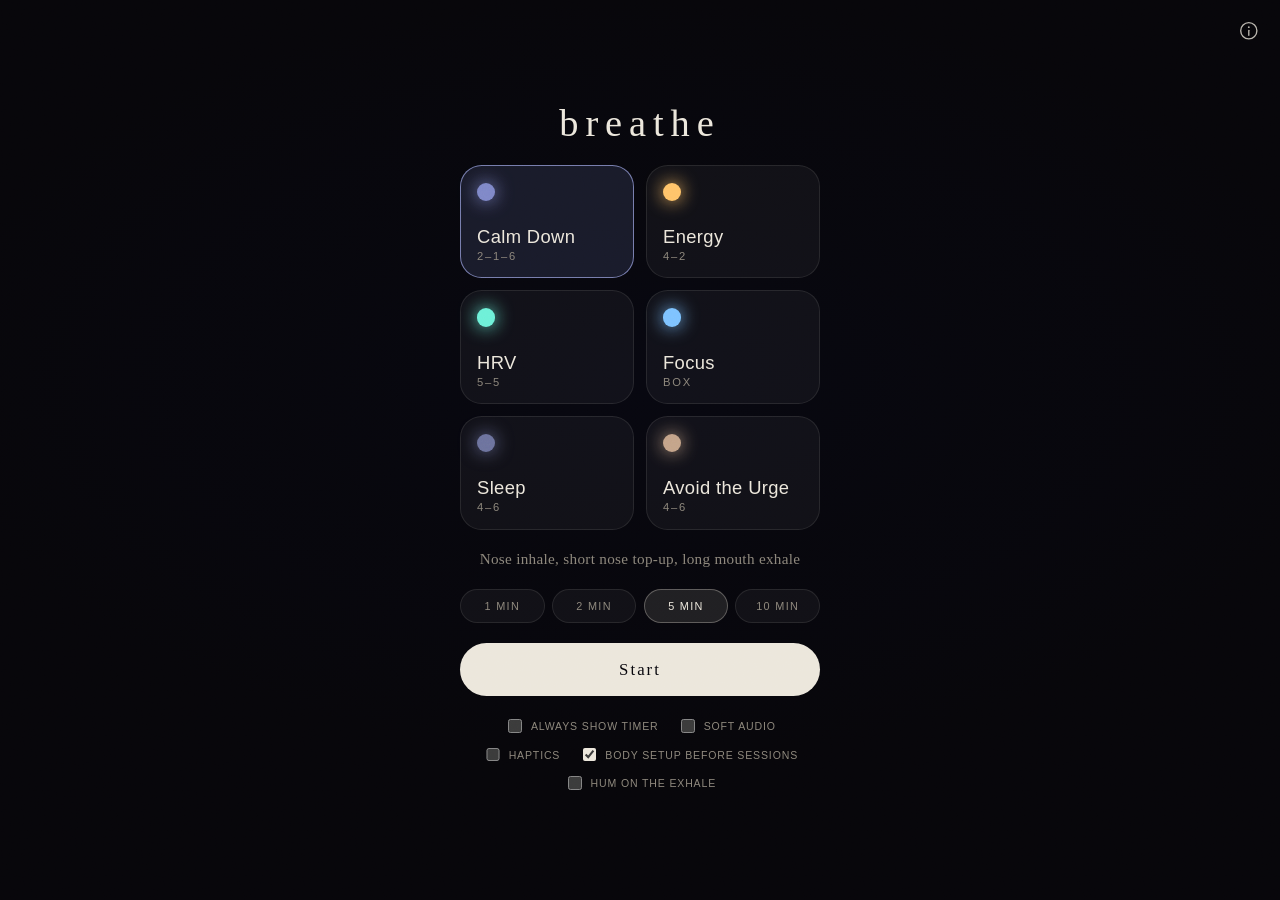
==== index.html @ 618dca9f "chore: set support email and drop home tagline" ====
<!DOCTYPE html>
<html lang="en">
  <head>
    <meta charset="UTF-8" />
    <meta name="viewport" content="width=device-width, initial-scale=1, viewport-fit=cover" />
    <meta name="color-scheme" content="dark" />
    <meta name="theme-color" content="#0e0d0b" />
    <meta name="mobile-web-app-capable" content="yes" />
    <meta name="apple-mobile-web-app-capable" content="yes" />
    <meta name="apple-mobile-web-app-status-bar-style" content="black-translucent" />
    <meta name="apple-mobile-web-app-title" content="Breathe" />
    <title>Breathe</title>
    <link rel="icon" href="favicon.svg" type="image/svg+xml" />
    <link rel="apple-touch-icon" href="icon-180.png" sizes="180x180" />
    <link rel="manifest" href="manifest.webmanifest" />
    <link rel="stylesheet" href="styles.css" />
  </head>
  <body>
    <div class="grain" aria-hidden="true"></div>
    <div class="atmosphere" id="atmosphere" aria-hidden="true"></div>

    <main id="home" class="screen home">
      <header class="brand">
        <h1>breathe</h1>
        <p class="whisper" id="whisper" hidden></p>
      </header>

      <button type="button" class="info-link" id="about-open" aria-label="About">
        <svg viewBox="0 0 24 24" aria-hidden="true" focusable="false">
          <circle cx="12" cy="12" r="9" fill="none" stroke="currentColor" stroke-width="1.5"></circle>
          <circle cx="12" cy="8" r="1" fill="currentColor"></circle>
          <path d="M12 11.5 V17" stroke="currentColor" stroke-width="1.5" stroke-linecap="round"></path>
        </svg>
      </button>

      <div
        class="patterns"
        id="patterns"
        role="listbox"
        aria-label="Breathing patterns"
      ></div>

      <p class="technique" id="technique"></p>

      <div class="durations" id="durations" role="radiogroup" aria-label="Session length">
        <button type="button" class="duration" role="radio" data-minutes="1" aria-checked="false" aria-label="1 minute">1 min</button>
        <button type="button" class="duration" role="radio" data-minutes="2" aria-checked="false" aria-label="2 minutes">2 min</button>
        <button type="button" class="duration is-selected" role="radio" data-minutes="5" aria-checked="true" aria-label="5 minutes">5 min</button>
        <button type="button" class="duration" role="radio" data-minutes="10" aria-checked="false" aria-label="10 minutes">10 min</button>
      </div>
      <p class="duration-note" id="duration-note" hidden></p>

      <button type="button" class="start" id="start" aria-label="Start session">Start</button>

      <div class="prefs">
        <label class="pref">
          <input type="checkbox" id="pref-timer" />
          Always show timer
        </label>
        <label class="pref">
          <input type="checkbox" id="pref-audio" />
          Soft audio
        </label>
        <label class="pref">
          <input type="checkbox" id="pref-haptics" />
          <span id="pref-haptics-label">Haptics</span>
        </label>
        <label class="pref">
          <input type="checkbox" id="pref-body-setup" checked />
          Body setup before sessions
        </label>
        <label class="pref" id="pref-hum-wrap">
          <input type="checkbox" id="pref-hum" />
          Hum on the exhale
        </label>
      </div>
    </main>

    <section id="about" class="screen about is-hidden" hidden aria-labelledby="about-title">
      <div class="about-inner">
        <button type="button" class="session-btn about-close" id="about-close" aria-label="Close about">Close</button>
        <h2 id="about-title">About</h2>
        <p>
          Breathe is a quiet breathing practice you run on your own device. Six cards: Calm Down, Energy, HRV, Focus, Sleep, and Avoid the Urge. Nothing you do here is uploaded.
        </p>
        <h3>How to use it</h3>
        <p>
          Pick a card. Choose 1, 2, 5, or 10 minutes, then Start. Energy is always one minute. Avoid the Urge is about three minutes and does not use that picker. Pause, Ease, or End whenever you want. Body setup, when it is on, shows a few words before a timed session. Soft audio and haptics stay off until you turn them on. Humming is for Calm Down and Sleep.
        </p>
        <h3>Safety</h3>
        <p>
          Stop if you feel faint, dizzy, panicky, or have chest pain. Consult a doctor first if you are pregnant or you have a heart, lung, seizure, or other significant condition. This app is educational. It is not medical advice, and it is not for emergencies.
        </p>
        <p>If you drink heavily every day, talk to a doctor before stopping suddenly.</p>
        <p class="about-version">Version <span id="app-version"></span></p>
        <p class="about-links">
          <a href="privacy.html">Privacy</a>
          <a href="support.html">Support</a>
        </p>
        <p class="about-contact">
          <a href="mailto:noodleelder@gmail.com">noodleelder@gmail.com</a>
        </p>
        <button type="button" class="ghost-btn" id="reset-settings" aria-label="Reset settings">Reset settings</button>
      </div>
    </section>

    <div id="preroll" class="screen preroll is-hidden" hidden>
      <p class="preroll-cue" id="preroll-cue"></p>
      <p class="preroll-hint">Tap to skip</p>
    </div>

    <div id="urge-guide" class="screen urge-guide is-hidden" tabindex="-1" hidden aria-label="Avoid the Urge">
      <p class="urge-line" id="urge-line" aria-live="polite"></p>
    </div>

    <div id="urge-respond" class="screen urge-respond is-hidden" hidden>
      <p class="urge-respond-line" id="urge-respond-line" tabindex="-1">What's your next move?</p>
      <div class="urge-respond-actions">
        <button type="button" class="ghost-btn" id="urge-again" aria-label="Another round">Another round</button>
        <button type="button" class="start" id="urge-done" aria-label="Done">Done</button>
      </div>
    </div>

    <div id="session" class="screen session is-hidden" hidden>
      <div class="session-bar">
        <button type="button" class="session-btn" id="pause-btn" aria-label="Pause session">Pause</button>
        <button type="button" class="session-btn" id="ease-btn" aria-label="Easier">Ease</button>
        <button type="button" class="session-btn" id="end-btn" aria-label="End session">End</button>
      </div>
      <div class="stage">
        <svg class="urge-wave" id="urge-wave" aria-hidden="true" viewBox="0 0 200 80" preserveAspectRatio="none">
          <path fill="currentColor" d="M0 58 C 20 58 20 34 40 34 C 60 34 60 58 80 58 C 100 58 100 34 120 34 C 140 34 140 58 160 58 C 180 58 180 40 200 40 V 80 H 0 Z"></path>
        </svg>
        <div class="halo" id="halo" aria-hidden="true"></div>
        <div class="bubble" id="bubble" aria-hidden="true"></div>
      </div>
      <div class="countdown" id="countdown">5:00</div>
      <p class="next-move" id="next-move" hidden>What's the smallest next move?</p>
    </div>

    <script src="protocols.js"></script>
    <script src="engine.js"></script>
    <script src="app.js"></script>
  </body>
</html>
---- styles.css ----
:root {
  --cream: #ece7dc;
  --muted: #8d877c;
  --ink: #0e0d0b;
  --tile: rgba(255, 248, 236, 0.045);
  --tile-border: rgba(255, 248, 236, 0.09);
  --atmosphere: #0e0d0b;
  --bubble-fill: #c9b0ff;
  --bubble-glow: rgba(186, 160, 255, 0.45);
  --scale: 0.42;
  --bubble-opacity: 1;
}

*,
*::before,
*::after {
  box-sizing: border-box;
}

html,
body {
  margin: 0;
  min-height: 100%;
  height: 100%;
  -webkit-text-size-adjust: 100%;
  text-size-adjust: 100%;
}

body {
  font-family: "Iowan Old Style", "Palatino Linotype", Palatino, "Times New Roman", serif;
  color: var(--cream);
  background: var(--ink);
  overflow-x: hidden;
  overflow-y: auto;
  -webkit-user-select: none;
  user-select: none;
  -webkit-touch-callout: none;
}

button,
a,
input,
label {
  touch-action: manipulation;
  -webkit-touch-callout: none;
  -webkit-tap-highlight-color: transparent;
}

body.is-session,
body.is-preroll,
body.is-urge-guide,
body.is-urge-respond {
  overflow: hidden;
  overscroll-behavior: none;
}

html:has(body.is-session),
html:has(body.is-preroll),
html:has(body.is-urge-guide),
html:has(body.is-urge-respond) {
  overscroll-behavior: none;
}

.atmosphere {
  position: fixed;
  inset: 0;
  background:
    radial-gradient(ellipse 80% 60% at 50% 42%, var(--atmosphere), transparent 70%),
    var(--ink);
  transition: background 700ms ease, filter 700ms ease;
  z-index: 0;
}

body[data-mood="calm"] {
  --ink: #08070d;
}

body[data-mood="calm"] .atmosphere {
  filter: brightness(0.82) saturate(0.9);
}

body[data-mood="bright"] {
  --ink: #140c08;
}

body[data-mood="bright"] .atmosphere {
  filter: brightness(1.06) saturate(1.04);
}

body[data-mood="still"] {
  --ink: #100e0c;
}

body[data-mood="still"] .atmosphere {
  filter: brightness(0.86) saturate(0.82);
}

.grain {
  position: fixed;
  inset: 0;
  pointer-events: none;
  z-index: 8;
  opacity: 0.14;
  mix-blend-mode: overlay;
  background-image: url("data:image/svg+xml,%3Csvg xmlns='http://www.w3.org/2000/svg' width='140' height='140'%3E%3Cfilter id='n'%3E%3CfeTurbulence type='fractalNoise' baseFrequency='.85' numOctaves='4' stitchTiles='stitch'/%3E%3C/filter%3E%3Crect width='140' height='140' filter='url(%23n)' opacity='.55'/%3E%3C/svg%3E");
}

.screen {
  position: relative;
  z-index: 1;
}

.home {
  position: relative;
  min-height: 100dvh;
  display: flex;
  flex-direction: column;
  align-items: center;
  justify-content: center;
  gap: 1.25rem;
  padding:
    calc(1.6rem + env(safe-area-inset-top))
    calc(1.25rem + env(safe-area-inset-right))
    calc(2rem + env(safe-area-inset-bottom))
    calc(1.25rem + env(safe-area-inset-left));
}

.info-link {
  position: fixed;
  top: calc(0.55rem + env(safe-area-inset-top));
  right: calc(0.55rem + env(safe-area-inset-right));
  z-index: 3;
  width: 2.75rem;
  height: 2.75rem;
  display: grid;
  place-items: center;
  padding: 0;
  border: 0;
  border-radius: 999px;
  background: transparent;
  color: var(--cream);
  opacity: 0.78;
  cursor: pointer;
}

.info-link svg {
  width: 1.35rem;
  height: 1.35rem;
}

.info-link:hover,
.info-link:focus-visible {
  opacity: 1;
}

.info-link:focus-visible {
  outline: 2px solid var(--cream);
  outline-offset: 3px;
}

.brand {
  text-align: center;
}

.brand h1 {
  margin: 0;
  font-size: clamp(1.8rem, 4vw, 2.4rem);
  font-weight: 500;
  letter-spacing: 0.18em;
  text-transform: lowercase;
}

.brand p {
  margin: 0.45rem 0 0;
  font-family: -apple-system, BlinkMacSystemFont, "Segoe UI", sans-serif;
  font-size: 0.72rem;
  letter-spacing: 0.28em;
  text-transform: uppercase;
  color: var(--muted);
}

.brand .whisper {
  margin: 0.55rem 0 0;
  font-family: -apple-system, BlinkMacSystemFont, "Segoe UI", sans-serif;
  font-size: 0.78rem;
  letter-spacing: 0.16em;
  text-transform: none;
  color: var(--muted);
  opacity: 0.75;
  min-height: 1em;
}

.patterns {
  display: grid;
  grid-template-columns: 1fr 1fr;
  gap: 0.75rem;
  width: min(100%, 22.5rem);
}

.pattern {
  appearance: none;
  border: 1px solid var(--tile-border);
  background: var(--tile);
  color: var(--cream);
  border-radius: 1.35rem;
  min-height: 7.1rem;
  padding: 1.05rem 1rem 0.95rem;
  display: flex;
  flex-direction: column;
  align-items: flex-start;
  justify-content: space-between;
  gap: 1.1rem;
  cursor: pointer;
  text-align: left;
  transition: border-color 180ms ease, background 180ms ease, transform 180ms ease;
}

.pattern:hover {
  background: rgba(255, 248, 236, 0.07);
}

.pattern:focus-visible {
  outline: 2px solid var(--cream);
  outline-offset: 3px;
}

.pattern.is-selected {
  border-color: color-mix(in srgb, var(--accent) 70%, white 10%);
  background: color-mix(in srgb, var(--accent) 16%, transparent);
}

.orb {
  width: 1.15rem;
  height: 1.15rem;
  border-radius: 50%;
  background: var(--accent);
  box-shadow: 0 0 18px var(--accent);
}

.pattern-copy {
  display: flex;
  flex-direction: column;
  gap: 0.18rem;
}

.pattern-label {
  font-size: 1.15rem;
  letter-spacing: 0.02em;
  line-height: 1.15;
}

.pattern-protocol {
  font-family: -apple-system, BlinkMacSystemFont, "Segoe UI", sans-serif;
  font-size: 0.7rem;
  letter-spacing: 0.16em;
  text-transform: uppercase;
  color: var(--muted);
}

.technique {
  margin: 0;
  min-height: 1.25em;
  text-align: center;
  font-size: 0.95rem;
  color: var(--muted);
  letter-spacing: 0.02em;
  max-width: 22.5rem;
  padding: 0 0.5rem;
}

.durations {
  display: flex;
  gap: 0.45rem;
  width: min(100%, 22.5rem);
  justify-content: center;
}

.duration {
  appearance: none;
  flex: 1;
  border: 1px solid var(--tile-border);
  background: var(--tile);
  color: var(--muted);
  border-radius: 999px;
  height: 2.15rem;
  font-family: -apple-system, BlinkMacSystemFont, "Segoe UI", sans-serif;
  font-size: 0.68rem;
  letter-spacing: 0.12em;
  text-transform: uppercase;
  cursor: pointer;
  transition: border-color 180ms ease, background 180ms ease, color 180ms ease;
}

.duration:hover {
  background: rgba(255, 248, 236, 0.07);
}

.duration:focus-visible {
  outline: 2px solid var(--cream);
  outline-offset: 3px;
}

.duration.is-selected {
  color: var(--cream);
  border-color: rgba(255, 248, 236, 0.28);
  background: rgba(255, 248, 236, 0.1);
}

.duration:disabled,
.duration.is-disabled {
  opacity: 0.35;
  cursor: not-allowed;
}

.duration-note {
  margin: 0;
  min-height: 1em;
  text-align: center;
  font-family: -apple-system, BlinkMacSystemFont, "Segoe UI", sans-serif;
  font-size: 0.66rem;
  letter-spacing: 0.12em;
  text-transform: uppercase;
  color: var(--muted);
}

.prefs {
  display: flex;
  flex-wrap: wrap;
  justify-content: center;
  gap: 0.55rem 1.15rem;
  width: min(100%, 22.5rem);
}

.pref {
  font-family: -apple-system, BlinkMacSystemFont, "Segoe UI", sans-serif;
  font-size: 0.66rem;
  letter-spacing: 0.08em;
  text-transform: uppercase;
  color: var(--muted);
  display: flex;
  align-items: center;
  gap: 0.38rem;
  cursor: pointer;
  user-select: none;
}

.pref[hidden] {
  display: none;
}

.pref input {
  accent-color: var(--cream);
  width: 0.85rem;
  height: 0.85rem;
}

.pref.is-unavailable {
  cursor: not-allowed;
  opacity: 0.55;
}

.pref.is-unavailable input {
  pointer-events: none;
}

.ghost-btn {
  appearance: none;
  border: 1px solid rgba(255, 248, 236, 0.38);
  width: min(100%, 22.5rem);
  height: 3.1rem;
  border-radius: 999px;
  background: transparent;
  color: var(--cream);
  font-family: inherit;
  font-size: 1rem;
  letter-spacing: 0.08em;
  cursor: pointer;
  transition: transform 160ms ease, border-color 180ms ease, background 180ms ease;
}

.ghost-btn:hover {
  background: rgba(255, 248, 236, 0.05);
}

.ghost-btn:active {
  transform: translateY(0);
}

.ghost-btn:focus-visible {
  outline: 2px solid var(--cream);
  outline-offset: 3px;
}

.start {
  appearance: none;
  border: 0;
  width: min(100%, 22.5rem);
  height: 3.35rem;
  border-radius: 999px;
  background: var(--cream);
  color: var(--ink);
  font-family: inherit;
  font-size: 1.05rem;
  letter-spacing: 0.12em;
  cursor: pointer;
  transition: transform 160ms ease, opacity 160ms ease;
}

.start:hover {
  transform: translateY(-1px);
}

.start:active {
  transform: translateY(0);
}

.start:focus-visible {
  outline: 2px solid var(--cream);
  outline-offset: 3px;
}

.session {
  position: relative;
  min-height: 100dvh;
  display: flex;
  flex-direction: column;
  align-items: center;
  justify-content: center;
  gap: 8vh;
  user-select: none;
  overscroll-behavior: none;
  padding:
    calc(0.5rem + env(safe-area-inset-top))
    calc(1rem + env(safe-area-inset-right))
    calc(0.5rem + env(safe-area-inset-bottom))
    calc(1rem + env(safe-area-inset-left));
}

.session.is-hidden,
.home.is-hidden,
.preroll.is-hidden,
.urge-guide.is-hidden,
.urge-respond.is-hidden,
.about.is-hidden {
  display: none;
}

.preroll {
  min-height: 100dvh;
  display: flex;
  flex-direction: column;
  align-items: center;
  justify-content: center;
  gap: 1.4rem;
  cursor: pointer;
  user-select: none;
  padding:
    calc(1.5rem + env(safe-area-inset-top))
    calc(1.25rem + env(safe-area-inset-right))
    calc(1.5rem + env(safe-area-inset-bottom))
    calc(1.25rem + env(safe-area-inset-left));
}

.preroll-cue {
  margin: 0;
  font-size: clamp(1.8rem, 6vw, 2.6rem);
  letter-spacing: 0.16em;
  font-weight: 400;
  opacity: 0;
  transition: opacity 700ms ease;
}

.preroll-cue.is-on {
  opacity: 0.92;
}

.preroll-hint {
  margin: 0;
  font-family: -apple-system, BlinkMacSystemFont, "Segoe UI", sans-serif;
  font-size: 0.66rem;
  letter-spacing: 0.22em;
  text-transform: uppercase;
  color: var(--muted);
  opacity: 0.55;
}

.urge-guide {
  min-height: 100dvh;
  display: flex;
  align-items: center;
  justify-content: center;
  cursor: pointer;
  user-select: none;
  padding:
    calc(1.5rem + env(safe-area-inset-top))
    calc(1.25rem + env(safe-area-inset-right))
    calc(1.5rem + env(safe-area-inset-bottom))
    calc(1.25rem + env(safe-area-inset-left));
}

.urge-guide:focus {
  outline: none;
}

.urge-line {
  margin: 0;
  max-width: 18rem;
  text-align: center;
  font-size: clamp(1.35rem, 4.6vw, 1.85rem);
  line-height: 1.35;
  letter-spacing: 0.03em;
  font-weight: 400;
  opacity: 0;
  transition: opacity 700ms ease;
}

.urge-line.is-on {
  opacity: 0.92;
}

.urge-respond {
  min-height: 100dvh;
  display: flex;
  flex-direction: column;
  align-items: center;
  justify-content: center;
  gap: 1.4rem;
  padding:
    calc(1.5rem + env(safe-area-inset-top))
    calc(1.25rem + env(safe-area-inset-right))
    calc(1.5rem + env(safe-area-inset-bottom))
    calc(1.25rem + env(safe-area-inset-left));
}

.urge-respond-line {
  margin: 0;
  max-width: 18rem;
  text-align: center;
  font-size: 1.05rem;
  letter-spacing: 0.02em;
  color: var(--muted);
}

.urge-respond-line:focus {
  outline: none;
}

.urge-respond-actions {
  display: flex;
  flex-direction: column;
  gap: 0.7rem;
  width: min(100%, 22.5rem);
}

.urge-respond .ghost-btn,
.urge-respond .start {
  width: 100%;
}

.session-bar {
  position: absolute;
  top: calc(0.85rem + env(safe-area-inset-top));
  left: 0;
  right: 0;
  display: flex;
  justify-content: space-between;
  padding: 0 1.15rem;
  z-index: 2;
}

.session-btn {
  appearance: none;
  border: 0;
  background: transparent;
  color: var(--cream);
  font-family: -apple-system, BlinkMacSystemFont, "Segoe UI", sans-serif;
  font-size: 0.72rem;
  letter-spacing: 0.16em;
  text-transform: uppercase;
  opacity: 0.42;
  cursor: pointer;
  padding: 0.45rem 0.2rem;
}

.session-btn:hover,
.session-btn:focus-visible {
  opacity: 0.88;
}

.session-btn:focus-visible {
  outline: 1px solid var(--cream);
  outline-offset: 3px;
}

.session-btn#ease-btn[data-ease="1"],
.session-btn#ease-btn[data-ease="2"] {
  opacity: 0.7;
}

.session-btn#ease-btn[aria-disabled="true"] {
  opacity: 0.28;
  cursor: default;
}

.countdown {
  font-family: -apple-system, BlinkMacSystemFont, "Segoe UI", sans-serif;
  font-size: clamp(2.6rem, 9vw, 4.4rem);
  font-weight: 300;
  font-variant-numeric: tabular-nums;
  letter-spacing: 0.08em;
  color: var(--cream);
  opacity: 0;
  line-height: 1;
  transition: opacity 900ms ease;
}

.countdown.is-on {
  opacity: 0.92;
}

.next-move {
  margin: 0;
  position: absolute;
  bottom: calc(2.2rem + env(safe-area-inset-bottom));
  left: 1.25rem;
  right: 1.25rem;
  text-align: center;
  font-size: 0.95rem;
  letter-spacing: 0.02em;
  color: var(--muted);
  opacity: 0;
  pointer-events: none;
  transition: opacity 1600ms ease;
}

body.is-complete .next-move {
  opacity: 0.72;
}

.stage {
  position: relative;
  width: min(58vmin, 22rem);
  height: min(58vmin, 22rem);
  display: grid;
  place-items: center;
}

body.is-urge .stage {
  overflow: hidden;
}

.urge-wave {
  display: none;
  grid-area: 1 / 1;
  width: 168%;
  height: 42%;
  align-self: end;
  justify-self: center;
  color: rgba(196, 164, 138, 0.9);
  pointer-events: none;
  opacity: calc(0.08 + (var(--urge-level, 0) * 0.14));
  transform: translateY(calc((1 - var(--urge-level, 0)) * 38%)) scaleY(calc(0.62 + (var(--urge-level, 0) * 0.38)));
  transform-origin: center bottom;
  transition: none;
}

body.is-urge .urge-wave {
  display: block;
  z-index: 1;
}

body.is-urge .halo {
  z-index: 0;
}

body.is-urge .bubble {
  z-index: 2;
}

body.reduce-motion .urge-wave {
  transform: none;
  opacity: 0.1;
  transition: none;
}

.halo,
.bubble {
  grid-area: 1 / 1;
  border-radius: 50%;
  transform: scale(var(--scale));
  will-change: transform, background, box-shadow;
}

.halo {
  width: 100%;
  height: 100%;
  background: var(--bubble-glow);
  filter: blur(28px);
  opacity: 0.9;
  transition: filter 480ms ease, opacity 480ms ease;
}

.bubble {
  width: 72%;
  height: 72%;
  background:
    radial-gradient(circle at 32% 28%, color-mix(in srgb, var(--bubble-fill) 70%, white 30%), var(--bubble-fill) 42%, color-mix(in srgb, var(--bubble-fill) 70%, black 30%));
  box-shadow:
    0 18px 50px color-mix(in srgb, var(--bubble-fill) 35%, transparent),
    inset 0 -18px 30px color-mix(in srgb, black 22%, transparent),
    inset 0 10px 18px color-mix(in srgb, white 22%, transparent);
  transition: box-shadow 480ms ease, filter 480ms ease;
}

body.is-foreshadow .halo,
.halo.is-foreshadow {
  filter: blur(24px) brightness(1.14);
  opacity: 1;
}

body.is-foreshadow .bubble,
.bubble.is-foreshadow {
  filter: brightness(1.06);
  box-shadow:
    0 18px 58px color-mix(in srgb, var(--bubble-fill) 48%, transparent),
    inset 0 -18px 30px color-mix(in srgb, black 22%, transparent),
    inset 0 10px 18px color-mix(in srgb, white 28%, transparent);
}

body.is-session .atmosphere {
  background:
    radial-gradient(ellipse 70% 55% at 50% 48%, var(--atmosphere), transparent 68%),
    var(--ink);
}

body.is-paused .session-btn#pause-btn {
  opacity: 0.86;
}

body.is-complete .countdown,
body.is-complete .countdown.is-on {
  opacity: 0.38;
  transition: opacity 1600ms ease;
}

body.is-complete .stage {
  opacity: 0.6;
  transition: opacity 1400ms ease, filter 1400ms ease;
}

body.is-complete .bubble,
body.is-complete .halo {
  filter: saturate(0.85);
}

body.is-complete .session-bar {
  opacity: 0;
  pointer-events: none;
  transition: opacity 700ms ease;
}

body.is-complete .countdown {
  transform: translateY(-0.4rem);
}

@media (prefers-reduced-motion: reduce) {
  .halo,
  .bubble {
    transform: scale(0.72);
    will-change: opacity, background, box-shadow;
  }

  .halo {
    opacity: calc(0.5 + 0.5 * var(--bubble-opacity, 1));
  }

  .bubble {
    opacity: var(--bubble-opacity, 1);
  }

  .atmosphere,
  .countdown,
  .pattern,
  .duration,
  .start,
  .ghost-btn,
  .info-link,
  .stage,
  .preroll-cue,
  .next-move,
  .urge-wave,
  .urge-line {
    transition-duration: 200ms;
  }

  .urge-wave {
    transform: none;
    opacity: 0.1;
    transition: none;
  }
}

@media (max-width: 420px), (max-height: 820px) {
  .home {
    gap: 1rem;
    justify-content: flex-start;
  }

  .pattern {
    min-height: 5.4rem;
    border-radius: 1.15rem;
  }
}

.about {
  min-height: 100dvh;
  overflow-y: auto;
  padding:
    calc(1.1rem + env(safe-area-inset-top))
    calc(1.25rem + env(safe-area-inset-right))
    calc(2.2rem + env(safe-area-inset-bottom))
    calc(1.25rem + env(safe-area-inset-left));
}

.about-inner {
  width: min(100%, 34rem);
  margin: 0 auto;
  display: flex;
  flex-direction: column;
  align-items: flex-start;
  gap: 0.85rem;
}

.about-close {
  opacity: 0.8;
  padding-left: 0;
}

.about h2 {
  margin: 0.2rem 0 0;
  font-size: 1.8rem;
  font-weight: 500;
  letter-spacing: 0.12em;
  text-transform: lowercase;
}

.about h3 {
  margin: 0.45rem 0 0;
  font-family: -apple-system, BlinkMacSystemFont, "Segoe UI", sans-serif;
  font-size: 0.72rem;
  font-weight: 600;
  letter-spacing: 0.16em;
  text-transform: uppercase;
  color: var(--muted);
}

.about p,
.legal p,
.legal li {
  margin: 0;
  font-family: -apple-system, BlinkMacSystemFont, "Segoe UI", sans-serif;
  font-size: 1rem;
  line-height: 1.5;
  color: var(--cream);
}

.about-version {
  color: var(--muted);
  font-size: 0.9rem;
}

.about-links {
  display: flex;
  gap: 1.25rem;
}

.about a,
.legal a {
  color: var(--cream);
}

.about a:focus-visible,
.legal a:focus-visible,
.about-close:focus-visible {
  outline: 2px solid var(--cream);
  outline-offset: 3px;
}

.legal {
  min-height: 100dvh;
  -webkit-user-select: text;
  user-select: text;
  -webkit-touch-callout: default;
  padding:
    calc(1.4rem + env(safe-area-inset-top))
    calc(1.25rem + env(safe-area-inset-right))
    calc(2.4rem + env(safe-area-inset-bottom))
    calc(1.25rem + env(safe-area-inset-left));
}

.legal main {
  width: min(100%, 36rem);
  margin: 0 auto;
  display: flex;
  flex-direction: column;
  gap: 0.9rem;
}

.legal h1 {
  margin: 0.2rem 0 0;
  font-size: 1.8rem;
  font-weight: 500;
  letter-spacing: 0.12em;
  text-transform: lowercase;
}

.legal h2,
.legal h3 {
  margin: 0.5rem 0 0;
  font-family: -apple-system, BlinkMacSystemFont, "Segoe UI", sans-serif;
  font-weight: 600;
  letter-spacing: 0.14em;
  text-transform: uppercase;
  color: var(--muted);
}

.legal h2 {
  font-size: 0.78rem;
}

.legal h3 {
  font-size: 0.72rem;
}

.legal-back {
  font-size: 0.85rem;
}
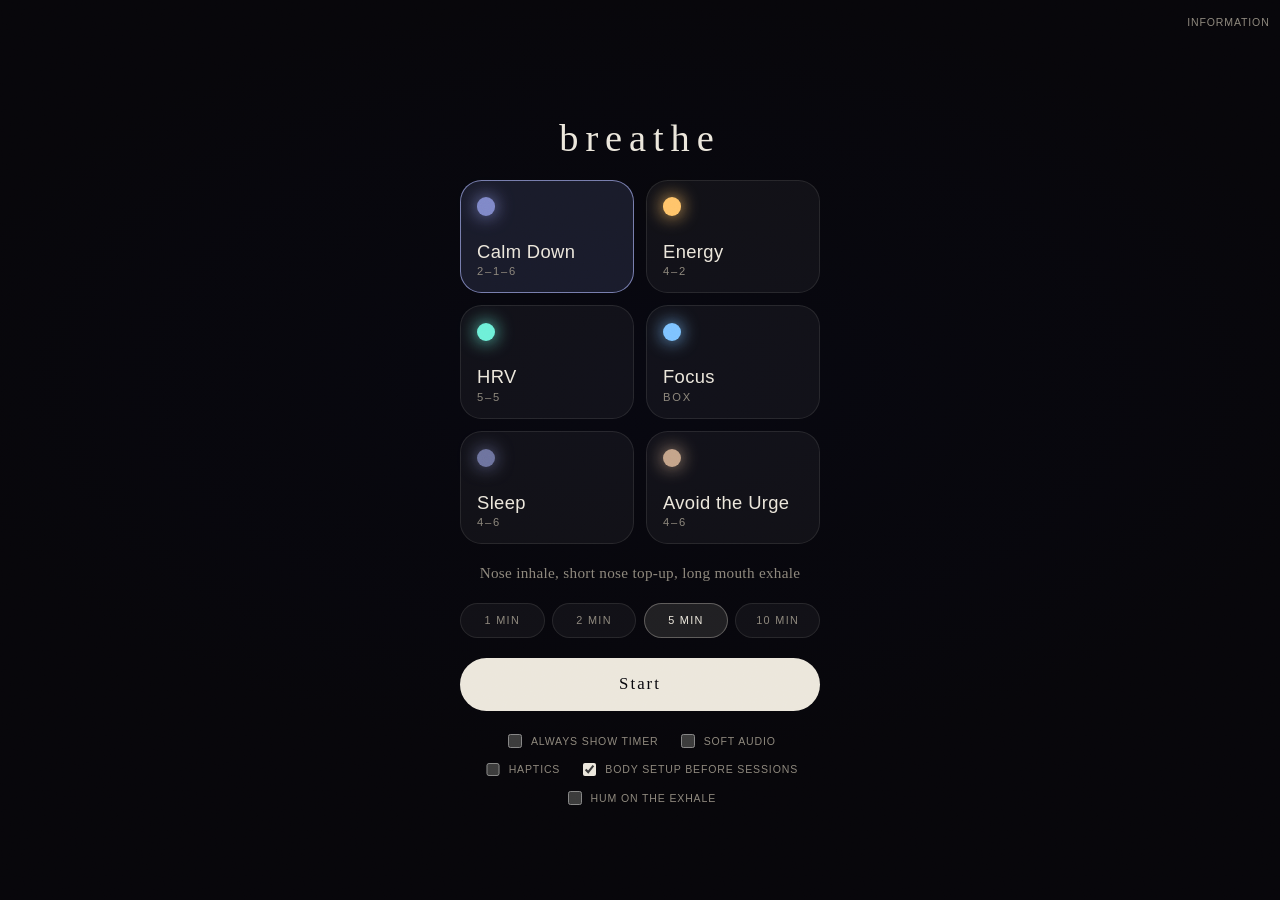
==== commit aa7ff70a: "fix: text INFORMATION button and drop drinking line" ====
--- a/index.html
+++ b/index.html
@@ -20,18 +20,11 @@
     <div class="atmosphere" id="atmosphere" aria-hidden="true"></div>
 
     <main id="home" class="screen home">
+      <button type="button" class="info-link" id="about-open" aria-label="Information">INFORMATION</button>
       <header class="brand">
         <h1>breathe</h1>
         <p class="whisper" id="whisper" hidden></p>
       </header>
-
-      <button type="button" class="info-link" id="about-open" aria-label="About">
-        <svg viewBox="0 0 24 24" aria-hidden="true" focusable="false">
-          <circle cx="12" cy="12" r="9" fill="none" stroke="currentColor" stroke-width="1.5"></circle>
-          <circle cx="12" cy="8" r="1" fill="currentColor"></circle>
-          <path d="M12 11.5 V17" stroke="currentColor" stroke-width="1.5" stroke-linecap="round"></path>
-        </svg>
-      </button>
 
       <div
         class="patterns"
@@ -91,7 +84,6 @@
         <p>
           Stop if you feel faint, dizzy, panicky, or have chest pain. Consult a doctor first if you are pregnant or you have a heart, lung, seizure, or other significant condition. This app is educational. It is not medical advice, and it is not for emergencies.
         </p>
-        <p>If you drink heavily every day, talk to a doctor before stopping suddenly.</p>
         <p class="about-version">Version <span id="app-version"></span></p>
         <p class="about-links">
           <a href="privacy.html">Privacy</a>
--- a/styles.css
+++ b/styles.css
@@ -119,38 +119,34 @@
   justify-content: center;
   gap: 1.25rem;
   padding:
-    calc(1.6rem + env(safe-area-inset-top))
+    calc(3.45rem + env(safe-area-inset-top))
     calc(1.25rem + env(safe-area-inset-right))
     calc(2rem + env(safe-area-inset-bottom))
     calc(1.25rem + env(safe-area-inset-left));
 }
 
 .info-link {
-  position: fixed;
-  top: calc(0.55rem + env(safe-area-inset-top));
-  right: calc(0.55rem + env(safe-area-inset-right));
+  position: absolute;
+  top: env(safe-area-inset-top);
+  right: calc(0.45rem + env(safe-area-inset-right));
   z-index: 3;
-  width: 2.75rem;
-  height: 2.75rem;
-  display: grid;
-  place-items: center;
-  padding: 0;
+  margin: 0;
+  padding: 0.98rem 0.2rem;
   border: 0;
-  border-radius: 999px;
   background: transparent;
-  color: var(--cream);
-  opacity: 0.78;
+  font-family: -apple-system, BlinkMacSystemFont, "Segoe UI", sans-serif;
+  font-size: 0.66rem;
+  letter-spacing: 0.08em;
+  line-height: 1.2;
+  text-transform: uppercase;
+  white-space: nowrap;
+  color: var(--muted);
   cursor: pointer;
-}
-
-.info-link svg {
-  width: 1.35rem;
-  height: 1.35rem;
 }
 
 .info-link:hover,
 .info-link:focus-visible {
-  opacity: 1;
+  color: var(--cream);
 }
 
 .info-link:focus-visible {
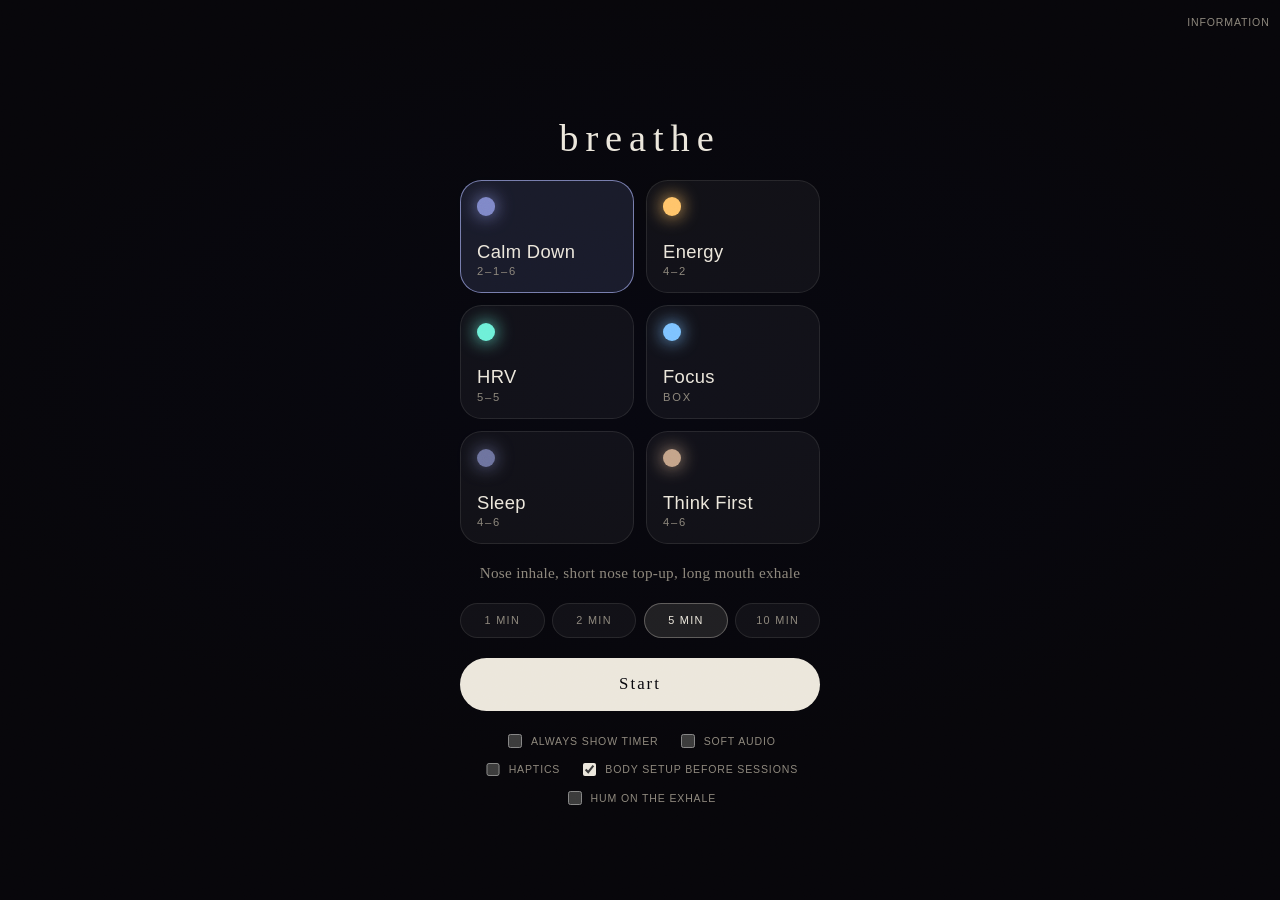
==== commit fd291b9a: "feat: rename Avoid the Urge to Think First" ====
--- a/index.html
+++ b/index.html
@@ -33,7 +33,10 @@
         aria-label="Breathing patterns"
       ></div>
 
-      <p class="technique" id="technique"></p>
+      <div class="technique-block">
+        <p class="technique" id="technique"></p>
+        <p class="technique" id="pattern-description" hidden></p>
+      </div>
 
       <div class="durations" id="durations" role="radiogroup" aria-label="Session length">
         <button type="button" class="duration" role="radio" data-minutes="1" aria-checked="false" aria-label="1 minute">1 min</button>
@@ -74,11 +77,11 @@
         <button type="button" class="session-btn about-close" id="about-close" aria-label="Close about">Close</button>
         <h2 id="about-title">About</h2>
         <p>
-          Breathe is a quiet breathing practice you run on your own device. Six cards: Calm Down, Energy, HRV, Focus, Sleep, and Avoid the Urge. Nothing you do here is uploaded.
+          Breathe is a quiet breathing practice you run on your own device. Six cards: Calm Down, Energy, HRV, Focus, Sleep, and Think First. Nothing you do here is uploaded.
         </p>
         <h3>How to use it</h3>
         <p>
-          Pick a card. Choose 1, 2, 5, or 10 minutes, then Start. Energy is always one minute. Avoid the Urge is about three minutes and does not use that picker. Pause, Ease, or End whenever you want. Body setup, when it is on, shows a few words before a timed session. Soft audio and haptics stay off until you turn them on. Humming is for Calm Down and Sleep.
+          Pick a card. Choose 1, 2, 5, or 10 minutes, then Start. Energy is always one minute. Think First is about three minutes and does not use that picker. That airport candy, the reply-all, the cart checkout. Breathe first, then decide. Pause, Ease, or End whenever you want. Body setup, when it is on, shows a few words before a timed session. Soft audio and haptics stay off until you turn them on. Humming is for Calm Down and Sleep.
         </p>
         <h3>Safety</h3>
         <p>
@@ -101,7 +104,7 @@
       <p class="preroll-hint">Tap to skip</p>
     </div>
 
-    <div id="urge-guide" class="screen urge-guide is-hidden" tabindex="-1" hidden aria-label="Avoid the Urge">
+    <div id="urge-guide" class="screen urge-guide is-hidden" tabindex="-1" hidden aria-label="Think First">
       <p class="urge-line" id="urge-line" aria-live="polite"></p>
     </div>
 
--- a/styles.css
+++ b/styles.css
@@ -251,6 +251,14 @@
   letter-spacing: 0.16em;
   text-transform: uppercase;
   color: var(--muted);
+}
+
+.technique-block {
+  display: flex;
+  flex-direction: column;
+  align-items: center;
+  gap: 0.35rem;
+  max-width: 22.5rem;
 }
 
 .technique {
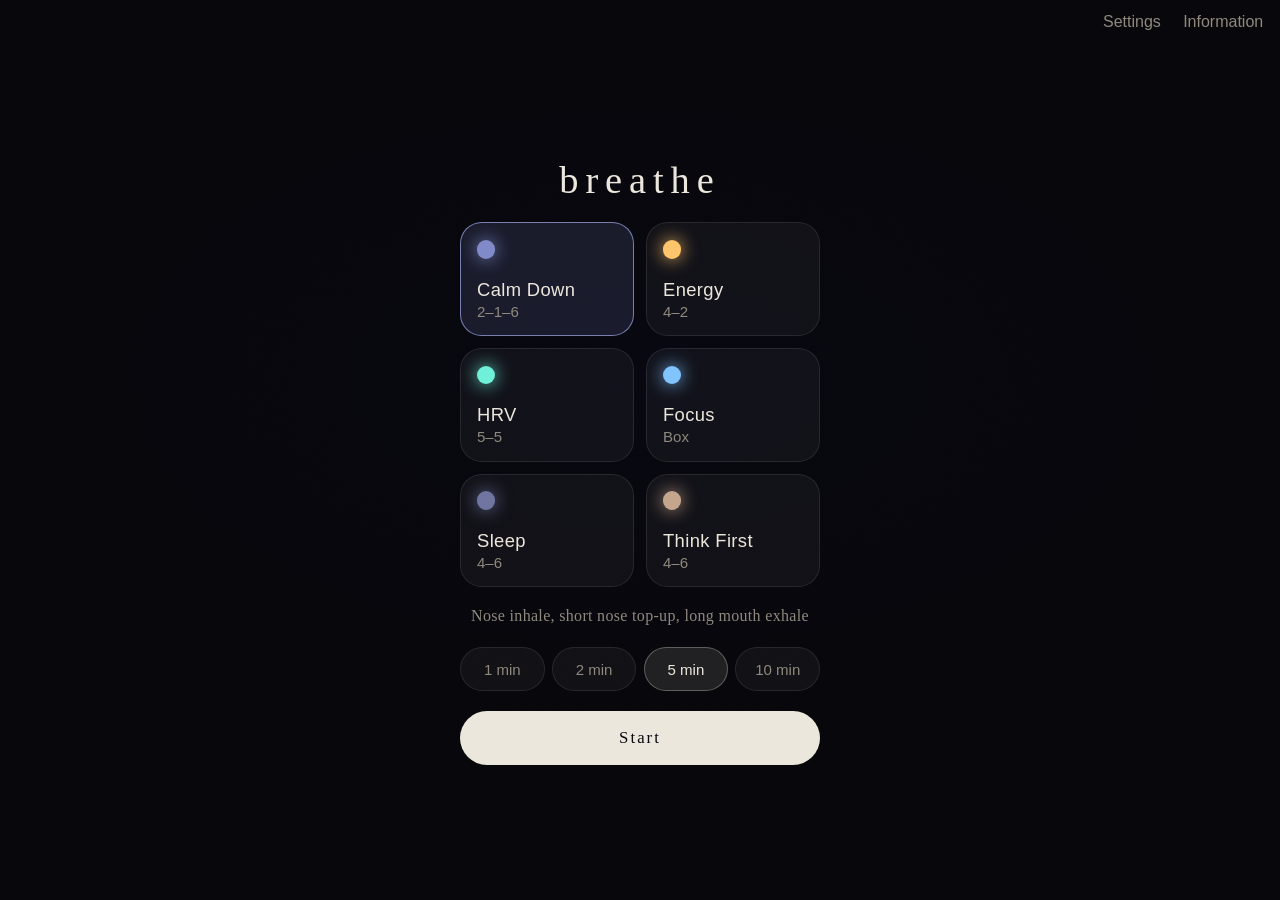
==== commit e3db6d79: "feat(v1.5): settings sheet, a11y pass, About fix, 1.5.0" ====
--- a/index.html
+++ b/index.html
@@ -20,7 +20,10 @@
     <div class="atmosphere" id="atmosphere" aria-hidden="true"></div>
 
     <main id="home" class="screen home">
-      <button type="button" class="info-link" id="about-open" aria-label="Information">INFORMATION</button>
+      <div class="home-tools">
+        <button type="button" class="text-btn" id="settings-open" aria-label="Settings" aria-haspopup="dialog" aria-controls="settings" aria-expanded="false">Settings</button>
+        <button type="button" class="text-btn" id="about-open" aria-label="Information">Information</button>
+      </div>
       <header class="brand">
         <h1>breathe</h1>
         <p class="whisper" id="whisper" hidden></p>
@@ -47,30 +50,40 @@
       <p class="duration-note" id="duration-note" hidden></p>
 
       <button type="button" class="start" id="start" aria-label="Start session">Start</button>
+    </main>
 
-      <div class="prefs">
-        <label class="pref">
-          <input type="checkbox" id="pref-timer" />
-          Always show timer
-        </label>
-        <label class="pref">
-          <input type="checkbox" id="pref-audio" />
-          Soft audio
-        </label>
-        <label class="pref">
-          <input type="checkbox" id="pref-haptics" />
-          <span id="pref-haptics-label">Haptics</span>
-        </label>
-        <label class="pref">
-          <input type="checkbox" id="pref-body-setup" checked />
-          Body setup before sessions
-        </label>
-        <label class="pref" id="pref-hum-wrap">
-          <input type="checkbox" id="pref-hum" />
-          Hum on the exhale
-        </label>
+    <div id="settings" class="sheet is-hidden" hidden role="dialog" aria-modal="true" aria-labelledby="settings-title">
+      <div class="sheet-backdrop" id="settings-backdrop"></div>
+      <div class="sheet-panel" id="settings-panel">
+        <div class="sheet-head">
+          <h2 id="settings-title">Settings</h2>
+          <button type="button" class="text-btn" id="settings-close" aria-label="Close settings">Close</button>
+        </div>
+        <div class="switch-list">
+          <div class="switch-row">
+            <span class="switch-label" id="pref-timer-label">Always show timer</span>
+            <button type="button" class="switch" id="pref-timer" role="switch" aria-checked="false" aria-labelledby="pref-timer-label"></button>
+          </div>
+          <div class="switch-row">
+            <span class="switch-label" id="pref-audio-label">Soft audio</span>
+            <button type="button" class="switch" id="pref-audio" role="switch" aria-checked="false" aria-labelledby="pref-audio-label"></button>
+          </div>
+          <div class="switch-row" id="pref-haptics-wrap">
+            <span class="switch-label" id="pref-haptics-label">Haptics</span>
+            <button type="button" class="switch" id="pref-haptics" role="switch" aria-checked="false" aria-labelledby="pref-haptics-label"></button>
+          </div>
+          <div class="switch-row">
+            <span class="switch-label" id="pref-body-setup-label">Body setup before sessions</span>
+            <button type="button" class="switch" id="pref-body-setup" role="switch" aria-checked="true" aria-labelledby="pref-body-setup-label"></button>
+          </div>
+          <div class="switch-row" id="pref-hum-wrap">
+            <span class="switch-label" id="pref-hum-label">Hum on the exhale</span>
+            <button type="button" class="switch" id="pref-hum" role="switch" aria-checked="false" aria-labelledby="pref-hum-label" aria-describedby="pref-hum-note"></button>
+            <p class="switch-note" id="pref-hum-note">Only for Calm Down and Sleep.</p>
+          </div>
+        </div>
       </div>
-    </main>
+    </div>
 
     <section id="about" class="screen about is-hidden" hidden aria-labelledby="about-title">
       <div class="about-inner">
@@ -80,8 +93,11 @@
           Breathe is a quiet breathing practice you run on your own device. Six cards: Calm Down, Energy, HRV, Focus, Sleep, and Think First. Nothing you do here is uploaded.
         </p>
         <h3>How to use it</h3>
-        <p>
-          Pick a card. Choose 1, 2, 5, or 10 minutes, then Start. Energy is always one minute. Think First is about three minutes and does not use that picker. That airport candy, the reply-all, the cart checkout. Breathe first, then decide. Pause, Ease, or End whenever you want. Body setup, when it is on, shows a few words before a timed session. Soft audio and haptics stay off until you turn them on. Humming is for Calm Down and Sleep.
+        <p id="about-how">
+          Pick a card. Choose 1, 2, 5, or 10 minutes, then Start. Energy is always one minute. Think First is about three minutes and does not use that picker. Pause, Ease, or End whenever you want. Body setup, when it is on, shows a few words before a timed session. Soft audio and haptics stay off until you turn them on in Settings. Humming is for Calm Down and Sleep.
+        </p>
+        <p id="about-think">
+          Think First: That airport candy, the reply-all, the cart checkout. Breathe first, then decide.
         </p>
         <h3>Safety</h3>
         <p>
--- a/styles.css
+++ b/styles.css
@@ -17,6 +17,12 @@
   box-sizing: border-box;
 }
 
+html {
+  font-size: 100%;
+  font-family: -apple-system, BlinkMacSystemFont, "Segoe UI", sans-serif;
+  font: -apple-system-body;
+}
+
 html,
 body {
   margin: 0;
@@ -27,6 +33,7 @@
 }
 
 body {
+  font: -apple-system-body;
   font-family: "Iowan Old Style", "Palatino Linotype", Palatino, "Times New Roman", serif;
   color: var(--cream);
   background: var(--ink);
@@ -49,7 +56,8 @@
 body.is-session,
 body.is-preroll,
 body.is-urge-guide,
-body.is-urge-respond {
+body.is-urge-respond,
+body.is-settings {
   overflow: hidden;
   overscroll-behavior: none;
 }
@@ -57,7 +65,8 @@
 html:has(body.is-session),
 html:has(body.is-preroll),
 html:has(body.is-urge-guide),
-html:has(body.is-urge-respond) {
+html:has(body.is-urge-respond),
+html:has(body.is-settings) {
   overscroll-behavior: none;
 }
 
@@ -125,31 +134,40 @@
     calc(1.25rem + env(safe-area-inset-left));
 }
 
-.info-link {
+.home-tools {
   position: absolute;
   top: env(safe-area-inset-top);
-  right: calc(0.45rem + env(safe-area-inset-right));
+  right: calc(0.35rem + env(safe-area-inset-right));
   z-index: 3;
-  margin: 0;
-  padding: 0.98rem 0.2rem;
+  display: flex;
+  flex-wrap: wrap;
+  justify-content: flex-end;
+  max-width: calc(100% - 1.5rem);
+}
+
+.text-btn {
+  appearance: none;
+  margin: 0;
+  min-width: 2.75rem;
+  min-height: 2.75rem;
+  padding: 0.55rem 0.7rem;
   border: 0;
   background: transparent;
   font-family: -apple-system, BlinkMacSystemFont, "Segoe UI", sans-serif;
-  font-size: 0.66rem;
-  letter-spacing: 0.08em;
+  font-size: 1rem;
+  letter-spacing: 0;
   line-height: 1.2;
-  text-transform: uppercase;
-  white-space: nowrap;
+  text-transform: none;
   color: var(--muted);
   cursor: pointer;
 }
 
-.info-link:hover,
-.info-link:focus-visible {
-  color: var(--cream);
-}
-
-.info-link:focus-visible {
+.text-btn:hover,
+.text-btn:focus-visible {
+  color: var(--cream);
+}
+
+.text-btn:focus-visible {
   outline: 2px solid var(--cream);
   outline-offset: 3px;
 }
@@ -166,23 +184,14 @@
   text-transform: lowercase;
 }
 
-.brand p {
-  margin: 0.45rem 0 0;
-  font-family: -apple-system, BlinkMacSystemFont, "Segoe UI", sans-serif;
-  font-size: 0.72rem;
-  letter-spacing: 0.28em;
-  text-transform: uppercase;
-  color: var(--muted);
-}
-
+.brand p,
 .brand .whisper {
   margin: 0.55rem 0 0;
   font-family: -apple-system, BlinkMacSystemFont, "Segoe UI", sans-serif;
-  font-size: 0.78rem;
-  letter-spacing: 0.16em;
-  text-transform: none;
-  color: var(--muted);
-  opacity: 0.75;
+  font-size: 1rem;
+  letter-spacing: 0;
+  text-transform: none;
+  color: var(--muted);
   min-height: 1em;
 }
 
@@ -247,9 +256,9 @@
 
 .pattern-protocol {
   font-family: -apple-system, BlinkMacSystemFont, "Segoe UI", sans-serif;
-  font-size: 0.7rem;
-  letter-spacing: 0.16em;
-  text-transform: uppercase;
+  font-size: 0.94rem;
+  letter-spacing: 0;
+  text-transform: none;
   color: var(--muted);
 }
 
@@ -265,7 +274,7 @@
   margin: 0;
   min-height: 1.25em;
   text-align: center;
-  font-size: 0.95rem;
+  font-size: 1rem;
   color: var(--muted);
   letter-spacing: 0.02em;
   max-width: 22.5rem;
@@ -286,11 +295,13 @@
   background: var(--tile);
   color: var(--muted);
   border-radius: 999px;
-  height: 2.15rem;
-  font-family: -apple-system, BlinkMacSystemFont, "Segoe UI", sans-serif;
-  font-size: 0.68rem;
-  letter-spacing: 0.12em;
-  text-transform: uppercase;
+  min-width: 2.75rem;
+  min-height: 2.75rem;
+  height: 2.75rem;
+  font-family: -apple-system, BlinkMacSystemFont, "Segoe UI", sans-serif;
+  font-size: 0.94rem;
+  letter-spacing: 0;
+  text-transform: none;
   cursor: pointer;
   transition: border-color 180ms ease, background 180ms ease, color 180ms ease;
 }
@@ -312,7 +323,9 @@
 
 .duration:disabled,
 .duration.is-disabled {
-  opacity: 0.35;
+  opacity: 1;
+  color: var(--muted);
+  border-style: dashed;
   cursor: not-allowed;
 }
 
@@ -321,50 +334,169 @@
   min-height: 1em;
   text-align: center;
   font-family: -apple-system, BlinkMacSystemFont, "Segoe UI", sans-serif;
-  font-size: 0.66rem;
-  letter-spacing: 0.12em;
-  text-transform: uppercase;
-  color: var(--muted);
-}
-
-.prefs {
-  display: flex;
-  flex-wrap: wrap;
+  font-size: 0.94rem;
+  letter-spacing: 0;
+  text-transform: none;
+  color: var(--muted);
+}
+
+.sheet {
+  position: fixed;
+  inset: 0;
+  z-index: 20;
+  display: flex;
+  align-items: flex-end;
   justify-content: center;
-  gap: 0.55rem 1.15rem;
-  width: min(100%, 22.5rem);
-}
-
-.pref {
-  font-family: -apple-system, BlinkMacSystemFont, "Segoe UI", sans-serif;
-  font-size: 0.66rem;
-  letter-spacing: 0.08em;
-  text-transform: uppercase;
-  color: var(--muted);
+}
+
+.sheet[hidden],
+.sheet.is-hidden {
+  display: none;
+}
+
+.sheet-backdrop {
+  position: absolute;
+  inset: 0;
+  background: rgba(8, 7, 6, 0.62);
+}
+
+.sheet-panel {
+  position: relative;
+  z-index: 1;
+  width: min(100%, 28rem);
+  max-height: min(85dvh, 36rem);
+  overflow: auto;
+  padding:
+    0.85rem
+    calc(1.15rem + env(safe-area-inset-right))
+    calc(1.25rem + env(safe-area-inset-bottom))
+    calc(1.15rem + env(safe-area-inset-left));
+  border-radius: 1.25rem 1.25rem 0 0;
+  background: #161411;
+  color: var(--cream);
+  box-shadow: 0 -12px 40px rgba(0, 0, 0, 0.35);
+}
+
+.sheet-head {
   display: flex;
   align-items: center;
-  gap: 0.38rem;
+  justify-content: space-between;
+  gap: 0.75rem;
+  margin-bottom: 0.35rem;
+}
+
+.sheet-head h2 {
+  margin: 0;
+  font-family: -apple-system, BlinkMacSystemFont, "Segoe UI", sans-serif;
+  font-size: 1.125rem;
+  font-weight: 600;
+  letter-spacing: 0;
+  text-transform: none;
+}
+
+.sheet-head .text-btn {
+  color: var(--cream);
+}
+
+.switch-list {
+  display: flex;
+  flex-direction: column;
+  width: 100%;
+}
+
+.switch-row {
+  display: grid;
+  grid-template-columns: 1fr auto;
+  column-gap: 0.75rem;
+  align-items: center;
+  min-height: 2.75rem;
+  padding: 0.35rem 0;
+  border-top: 1px solid rgba(236, 231, 220, 0.1);
+}
+
+.switch-row:first-child {
+  border-top: 0;
+}
+
+.switch-label {
+  font-family: -apple-system, BlinkMacSystemFont, "Segoe UI", sans-serif;
+  font-size: 1rem;
+  line-height: 1.3;
+  letter-spacing: 0;
+  text-transform: none;
+  color: var(--cream);
+}
+
+.switch-note {
+  grid-column: 1 / -1;
+  margin: 0.1rem 0 0.15rem;
+  font-family: -apple-system, BlinkMacSystemFont, "Segoe UI", sans-serif;
+  font-size: 0.94rem;
+  line-height: 1.35;
+  letter-spacing: 0;
+  text-transform: none;
+  color: var(--muted);
+}
+
+.switch {
+  appearance: none;
+  -webkit-appearance: none;
+  position: relative;
+  flex: 0 0 auto;
+  width: 3.25rem;
+  min-width: 2.75rem;
+  height: 2.75rem;
+  min-height: 2.75rem;
+  padding: 0;
+  border: 0;
+  border-radius: 999px;
+  background: transparent;
   cursor: pointer;
-  user-select: none;
-}
-
-.pref[hidden] {
-  display: none;
-}
-
-.pref input {
-  accent-color: var(--cream);
-  width: 0.85rem;
-  height: 0.85rem;
-}
-
-.pref.is-unavailable {
+}
+
+.switch::before {
+  content: "";
+  position: absolute;
+  left: 0;
+  right: 0;
+  top: 50%;
+  height: 1.9375rem;
+  transform: translateY(-50%);
+  border-radius: 999px;
+  background: rgba(236, 231, 220, 0.28);
+  transition: background 160ms ease;
+}
+
+.switch::after {
+  content: "";
+  position: absolute;
+  top: 50%;
+  left: 0.2rem;
+  width: 1.55rem;
+  height: 1.55rem;
+  border-radius: 50%;
+  background: #f7f4ee;
+  transform: translateY(-50%);
+  box-shadow: 0 1px 3px rgba(0, 0, 0, 0.35);
+  transition: transform 160ms ease;
+}
+
+.switch[aria-checked="true"]::before {
+  background: #34c759;
+}
+
+.switch[aria-checked="true"]::after {
+  transform: translate(1.3rem, -50%);
+}
+
+.switch:focus-visible {
+  outline: 2px solid var(--cream);
+  outline-offset: 3px;
+}
+
+.switch:disabled {
   cursor: not-allowed;
-  opacity: 0.55;
-}
-
-.pref.is-unavailable input {
-  pointer-events: none;
+  opacity: 0.6;
 }
 
 .ghost-btn {
@@ -481,11 +613,10 @@
 .preroll-hint {
   margin: 0;
   font-family: -apple-system, BlinkMacSystemFont, "Segoe UI", sans-serif;
-  font-size: 0.66rem;
-  letter-spacing: 0.22em;
-  text-transform: uppercase;
-  color: var(--muted);
-  opacity: 0.55;
+  font-size: 0.94rem;
+  letter-spacing: 0;
+  text-transform: none;
+  color: var(--muted);
 }
 
 .urge-guide {
@@ -578,17 +709,18 @@
   background: transparent;
   color: var(--cream);
   font-family: -apple-system, BlinkMacSystemFont, "Segoe UI", sans-serif;
-  font-size: 0.72rem;
-  letter-spacing: 0.16em;
-  text-transform: uppercase;
-  opacity: 0.42;
+  font-size: 1rem;
+  letter-spacing: 0;
+  text-transform: none;
   cursor: pointer;
-  padding: 0.45rem 0.2rem;
+  min-width: 2.75rem;
+  min-height: 2.75rem;
+  padding: 0.55rem 0.7rem;
 }
 
 .session-btn:hover,
 .session-btn:focus-visible {
-  opacity: 0.88;
+  color: var(--cream);
 }
 
 .session-btn:focus-visible {
@@ -596,13 +728,8 @@
   outline-offset: 3px;
 }
 
-.session-btn#ease-btn[data-ease="1"],
-.session-btn#ease-btn[data-ease="2"] {
-  opacity: 0.7;
-}
-
 .session-btn#ease-btn[aria-disabled="true"] {
-  opacity: 0.28;
+  opacity: 0.6;
   cursor: default;
 }
 
@@ -629,8 +756,8 @@
   left: 1.25rem;
   right: 1.25rem;
   text-align: center;
-  font-size: 0.95rem;
-  letter-spacing: 0.02em;
+  font-size: 1rem;
+  letter-spacing: 0;
   color: var(--muted);
   opacity: 0;
   pointer-events: none;
@@ -638,7 +765,7 @@
 }
 
 body.is-complete .next-move {
-  opacity: 0.72;
+  opacity: 1;
 }
 
 .stage {
@@ -743,7 +870,7 @@
 
 body.is-complete .countdown,
 body.is-complete .countdown.is-on {
-  opacity: 0.38;
+  opacity: 0.6;
   transition: opacity 1600ms ease;
 }
 
@@ -788,7 +915,9 @@
   .duration,
   .start,
   .ghost-btn,
-  .info-link,
+  .text-btn,
+  .switch::before,
+  .switch::after,
   .stage,
   .preroll-cue,
   .next-move,
@@ -802,6 +931,16 @@
     opacity: 0.1;
     transition: none;
   }
+
+  .switch::before,
+  .switch::after {
+    transition: none;
+  }
+}
+
+body.reduce-motion .switch::before,
+body.reduce-motion .switch::after {
+  transition: none;
 }
 
 @media (max-width: 420px), (max-height: 820px) {
@@ -836,7 +975,6 @@
 }
 
 .about-close {
-  opacity: 0.8;
   padding-left: 0;
 }
 
@@ -851,11 +989,11 @@
 .about h3 {
   margin: 0.45rem 0 0;
   font-family: -apple-system, BlinkMacSystemFont, "Segoe UI", sans-serif;
-  font-size: 0.72rem;
+  font-size: 1rem;
   font-weight: 600;
-  letter-spacing: 0.16em;
-  text-transform: uppercase;
-  color: var(--muted);
+  letter-spacing: 0;
+  text-transform: none;
+  color: var(--cream);
 }
 
 .about p,
@@ -870,7 +1008,7 @@
 
 .about-version {
   color: var(--muted);
-  font-size: 0.9rem;
+  font-size: 0.94rem;
 }
 
 .about-links {
@@ -881,6 +1019,10 @@
 .about a,
 .legal a {
   color: var(--cream);
+  display: inline-flex;
+  align-items: center;
+  min-height: 2.75rem;
+  padding: 0.35rem 0.15rem;
 }
 
 .about a:focus-visible,
@@ -922,20 +1064,13 @@
 .legal h3 {
   margin: 0.5rem 0 0;
   font-family: -apple-system, BlinkMacSystemFont, "Segoe UI", sans-serif;
+  font-size: 1.05rem;
   font-weight: 600;
-  letter-spacing: 0.14em;
-  text-transform: uppercase;
-  color: var(--muted);
-}
-
-.legal h2 {
-  font-size: 0.78rem;
-}
-
-.legal h3 {
-  font-size: 0.72rem;
+  letter-spacing: 0;
+  text-transform: none;
+  color: var(--cream);
 }
 
 .legal-back {
-  font-size: 0.85rem;
-}
+  font-size: 1rem;
+}
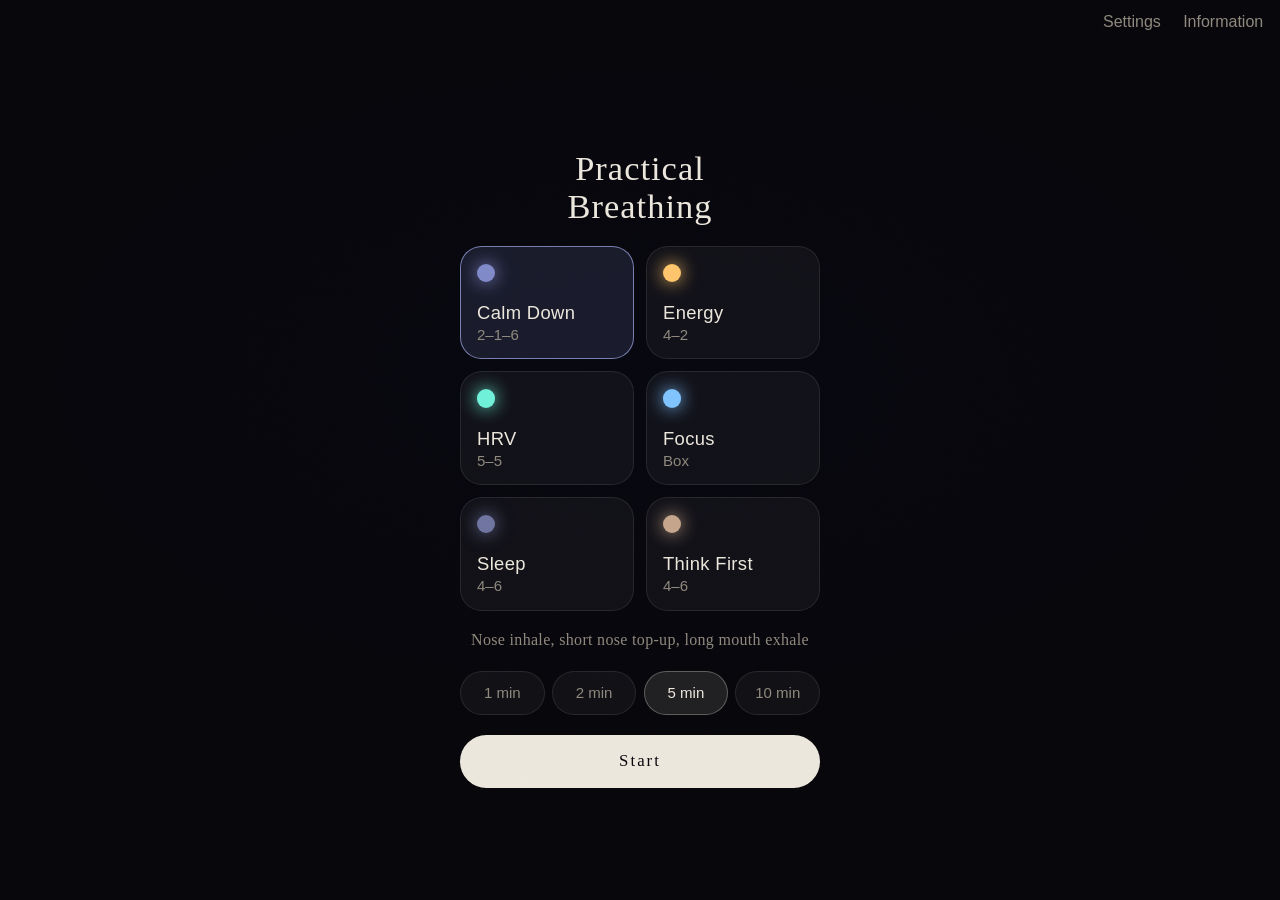
==== commit 2d9771b2: "feat(v1.5): Practical Breathing name, subtle focus, v9" ====
--- a/index.html
+++ b/index.html
@@ -8,8 +8,8 @@
     <meta name="mobile-web-app-capable" content="yes" />
     <meta name="apple-mobile-web-app-capable" content="yes" />
     <meta name="apple-mobile-web-app-status-bar-style" content="black-translucent" />
-    <meta name="apple-mobile-web-app-title" content="Breathe" />
-    <title>Breathe</title>
+    <meta name="apple-mobile-web-app-title" content="Practical Breathing" />
+    <title>Practical Breathing</title>
     <link rel="icon" href="favicon.svg" type="image/svg+xml" />
     <link rel="apple-touch-icon" href="icon-180.png" sizes="180x180" />
     <link rel="manifest" href="manifest.webmanifest" />
@@ -25,7 +25,7 @@
         <button type="button" class="text-btn" id="about-open" aria-label="Information">Information</button>
       </div>
       <header class="brand">
-        <h1>breathe</h1>
+        <h1>Practical Breathing</h1>
         <p class="whisper" id="whisper" hidden></p>
       </header>
 
@@ -54,7 +54,7 @@
 
     <div id="settings" class="sheet is-hidden" hidden role="dialog" aria-modal="true" aria-labelledby="settings-title">
       <div class="sheet-backdrop" id="settings-backdrop"></div>
-      <div class="sheet-panel" id="settings-panel">
+      <div class="sheet-panel" id="settings-panel" tabindex="-1">
         <div class="sheet-head">
           <h2 id="settings-title">Settings</h2>
           <button type="button" class="text-btn" id="settings-close" aria-label="Close settings">Close</button>
@@ -68,7 +68,7 @@
             <span class="switch-label" id="pref-audio-label">Soft audio</span>
             <button type="button" class="switch" id="pref-audio" role="switch" aria-checked="false" aria-labelledby="pref-audio-label"></button>
           </div>
-          <div class="switch-row" id="pref-haptics-wrap">
+          <div class="switch-row" id="pref-haptics-wrap" hidden>
             <span class="switch-label" id="pref-haptics-label">Haptics</span>
             <button type="button" class="switch" id="pref-haptics" role="switch" aria-checked="false" aria-labelledby="pref-haptics-label"></button>
           </div>
@@ -81,6 +81,22 @@
             <button type="button" class="switch" id="pref-hum" role="switch" aria-checked="false" aria-labelledby="pref-hum-label" aria-describedby="pref-hum-note"></button>
             <p class="switch-note" id="pref-hum-note">Only for Calm Down and Sleep.</p>
           </div>
+          <div class="bridge-block" id="pref-reminder-wrap" hidden>
+            <div class="switch-row" id="pref-reminder-row">
+              <span class="switch-label" id="pref-reminder-label">Daily reminder</span>
+              <button type="button" class="switch" id="pref-reminder" role="switch" aria-checked="false" aria-labelledby="pref-reminder-label" aria-describedby="pref-reminder-note"></button>
+              <p class="switch-note" id="pref-reminder-note">A minute to breathe, whenever you're ready. The next one is scheduled when you open the app. Turning this off, or changing the time, does not cancel a reminder already scheduled.</p>
+            </div>
+            <div class="switch-row" id="pref-reminder-time-row">
+              <label class="switch-label" id="pref-reminder-time-label" for="pref-reminder-time">Reminder time</label>
+              <input class="time-input" type="time" id="pref-reminder-time" value="08:00" aria-labelledby="pref-reminder-time-label">
+            </div>
+          </div>
+          <div class="switch-row" id="pref-health-wrap" hidden>
+            <span class="switch-label" id="pref-health-label">Apple Health</span>
+            <button type="button" class="switch" id="pref-health" role="switch" aria-checked="false" aria-labelledby="pref-health-label" aria-describedby="pref-health-note"></button>
+            <p class="switch-note" id="pref-health-note">Save completed sessions as mindful minutes, on this device.</p>
+          </div>
         </div>
       </div>
     </div>
@@ -90,7 +106,7 @@
         <button type="button" class="session-btn about-close" id="about-close" aria-label="Close about">Close</button>
         <h2 id="about-title">About</h2>
         <p>
-          Breathe is a quiet breathing practice you run on your own device. Six cards: Calm Down, Energy, HRV, Focus, Sleep, and Think First. Nothing you do here is uploaded.
+          Practical Breathing is a quiet breathing practice you run on your own device. Six cards: Calm Down, Energy, HRV, Focus, Sleep, and Think First. Nothing you do here is uploaded.
         </p>
         <h3>How to use it</h3>
         <p id="about-how">
@@ -151,6 +167,7 @@
 
     <script src="protocols.js"></script>
     <script src="engine.js"></script>
+    <script src="native.js"></script>
     <script src="app.js"></script>
   </body>
 </html>
--- a/styles.css
+++ b/styles.css
@@ -167,21 +167,30 @@
   color: var(--cream);
 }
 
+.text-btn:focus:not(:focus-visible) {
+  outline: none;
+}
+
 .text-btn:focus-visible {
-  outline: 2px solid var(--cream);
+  outline: 1px solid rgba(236, 231, 220, 0.38);
   outline-offset: 3px;
 }
 
 .brand {
   text-align: center;
+  width: 100%;
+  max-width: 16.5rem;
+  margin-top: 0.85rem;
 }
 
 .brand h1 {
   margin: 0;
-  font-size: clamp(1.8rem, 4vw, 2.4rem);
+  max-width: 100%;
+  font-size: clamp(1.55rem, 6.4vw, 2.15rem);
   font-weight: 500;
-  letter-spacing: 0.18em;
-  text-transform: lowercase;
+  letter-spacing: 0.03em;
+  line-height: 1.12;
+  text-wrap: balance;
 }
 
 .brand p,
@@ -377,6 +386,10 @@
   box-shadow: 0 -12px 40px rgba(0, 0, 0, 0.35);
 }
 
+.sheet-panel:focus {
+  outline: none;
+}
+
 .sheet-head {
   display: flex;
   align-items: center;
@@ -418,6 +431,11 @@
   border-top: 0;
 }
 
+.switch-row[hidden],
+.bridge-block[hidden] {
+  display: none;
+}
+
 .switch-label {
   font-family: -apple-system, BlinkMacSystemFont, "Segoe UI", sans-serif;
   font-size: 1rem;
@@ -436,6 +454,26 @@
   letter-spacing: 0;
   text-transform: none;
   color: var(--muted);
+}
+
+.time-input {
+  font-family: -apple-system, BlinkMacSystemFont, "Segoe UI", sans-serif;
+  font-size: 1rem;
+  letter-spacing: 0;
+  text-transform: none;
+  color: var(--cream);
+  background: transparent;
+  border: 1px solid rgba(236, 231, 220, 0.38);
+  border-radius: 0.75rem;
+  min-height: 2.75rem;
+  min-width: 7.5rem;
+  padding: 0 0.65rem;
+  color-scheme: dark;
+}
+
+.time-input:focus-visible {
+  outline: 2px solid var(--cream);
+  outline-offset: 3px;
 }
 
 .switch {
